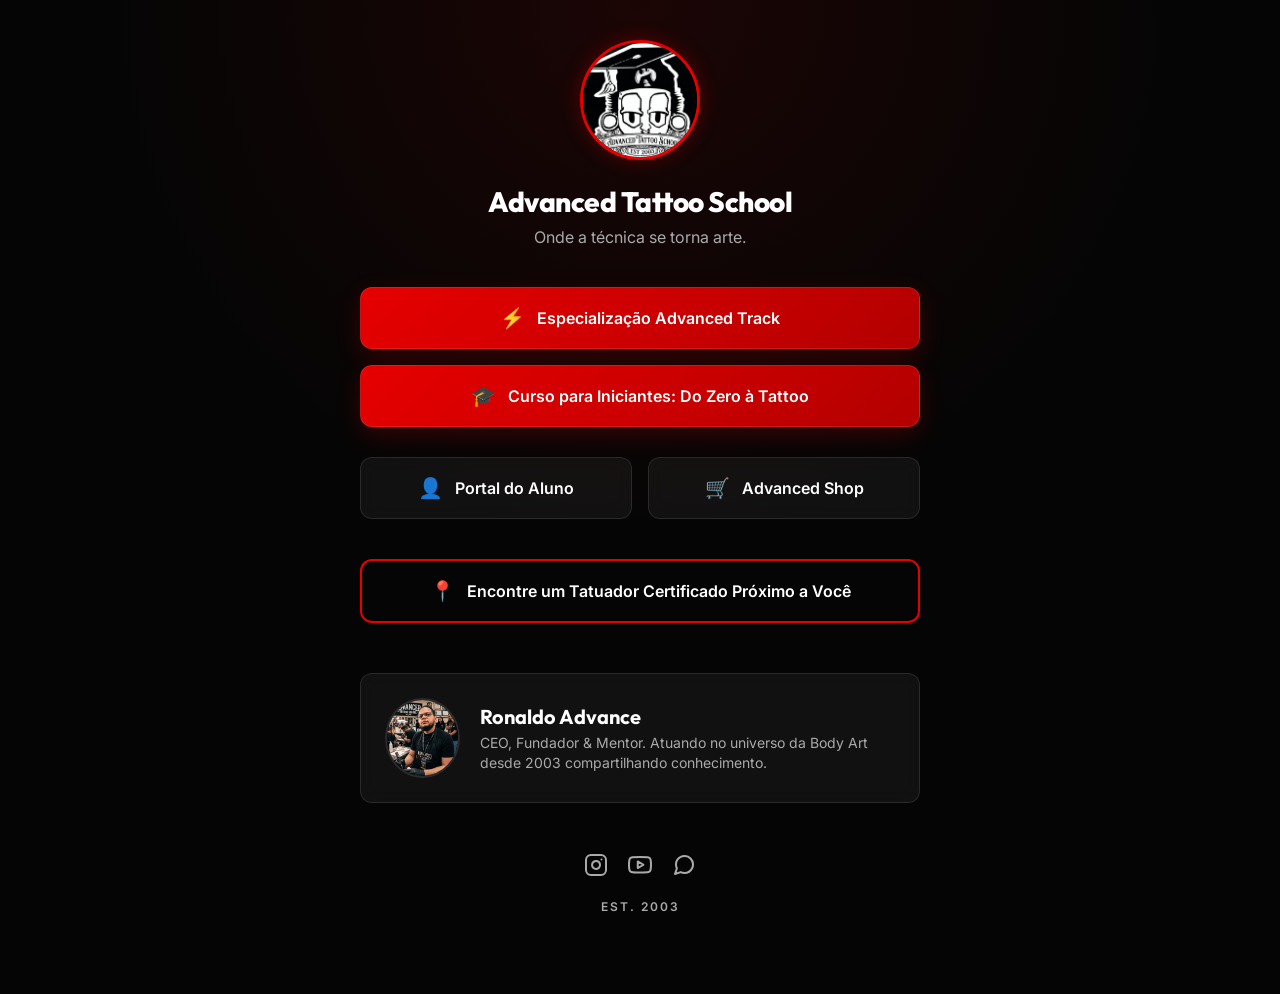
==== index.html @ 519c2abf "Create Hub Linktree, move track to subpage" ====
<!DOCTYPE html>
<html lang="pt-BR">
<head>
    <meta charset="UTF-8">
    <meta name="viewport" content="width=device-width, initial-scale=1.0">
    <title>Hub | Advanced Tattoo School</title>
    <meta name="description" content="Onde a técnica se torna arte. Acesse nossos cursos, portal do aluno e encontre tatuadores certificados.">
    <link rel="preconnect" href="https://fonts.googleapis.com">
    <link rel="preconnect" href="https://fonts.gstatic.com" crossorigin>
    <link href="https://fonts.googleapis.com/css2?family=Inter:wght@400;600&family=Outfit:wght@700;800&display=swap" rel="stylesheet">
    <link rel="stylesheet" href="hub.css">
</head>
<body>
    <main class="hub-container">
        
        <!-- Header -->
        <header class="hub-header">
            <img src="assets/logo-hub.jpg" alt="Advanced Tattoo School Logo" class="hub-logo">
            <h1 class="hub-title">Advanced Tattoo School</h1>
            <p class="hub-subtitle">Onde a técnica se torna arte.</p>
        </header>

        <!-- Destaque (Cursos) -->
        <section class="hub-section-courses">
            <a href="advanced-track.html" class="hub-btn btn-primary">
                <span class="hub-btn-icon">⚡</span> Especialização Advanced Track
            </a>
            <a href="#" class="hub-btn btn-primary">
                <span class="hub-btn-icon">🎓</span> Curso para Iniciantes: Do Zero à Tattoo
            </a>
        </section>

        <!-- Serviços (Grade 2 colunas) -->
        <section class="hub-section-services">
            <a href="#" class="hub-btn btn-glass">
                <span class="hub-btn-icon">👤</span> Portal do Aluno
            </a>
            <a href="#" class="hub-btn btn-glass">
                <span class="hub-btn-icon">🛒</span> Advanced Shop
            </a>
        </section>

        <!-- Chamada de Ação Principal (CTA) -->
        <section class="hub-section-cta">
            <a href="#" class="hub-btn btn-outline-pulse">
                <span class="hub-btn-icon">📍</span> Encontre um Tatuador Certificado Próximo a Você
            </a>
        </section>

        <!-- Mentor Card -->
        <section class="mentor-card">
            <img src="assets/ronaldo-hub.jpg" alt="Ronaldo Advance" class="mentor-photo">
            <div class="mentor-info">
                <h3>Ronaldo Advance</h3>
                <p>CEO, Fundador & Mentor. Atuando no universo da Body Art desde 2003 compartilhando conhecimento.</p>
            </div>
        </section>

        <!-- Footer -->
        <footer class="hub-footer">
            <div class="social-icons">
                <!-- Instagram SVG -->
                <a href="#" class="social-icon" aria-label="Instagram">
                    <svg width="24" height="24" viewBox="0 0 24 24" fill="none" stroke="currentColor" stroke-width="2" stroke-linecap="round" stroke-linejoin="round">
                        <rect x="2" y="2" width="20" height="20" rx="5" ry="5"></rect>
                        <path d="M16 11.37A4 4 0 1 1 12.63 8 4 4 0 0 1 16 11.37z"></path>
                        <line x1="17.5" y1="6.5" x2="17.51" y2="6.5"></line>
                    </svg>
                </a>
                <!-- YouTube SVG -->
                <a href="#" class="social-icon" aria-label="YouTube">
                    <svg width="24" height="24" viewBox="0 0 24 24" fill="none" stroke="currentColor" stroke-width="2" stroke-linecap="round" stroke-linejoin="round">
                        <path d="M22.54 6.42a2.78 2.78 0 0 0-1.94-2C18.88 4 12 4 12 4s-6.88 0-8.6.46a2.78 2.78 0 0 0-1.94 2A29 29 0 0 0 1 11.75a29 29 0 0 0 .46 5.33 2.78 2.78 0 0 0 1.94 2c1.72.46 8.6.46 8.6.46s6.88 0 8.6-.46a2.78 2.78 0 0 0 1.94-2 29 29 0 0 0 .46-5.33 29 29 0 0 0-.46-5.33z"></path>
                        <polygon points="9.75 15.02 15.5 11.75 9.75 8.48 9.75 15.02"></polygon>
                    </svg>
                </a>
                <!-- WhatsApp SVG -->
                <a href="https://wa.me/5511999999999" class="social-icon" aria-label="WhatsApp">
                    <svg width="24" height="24" viewBox="0 0 24 24" fill="none" stroke="currentColor" stroke-width="2" stroke-linecap="round" stroke-linejoin="round">
                        <path d="M21 11.5a8.38 8.38 0 0 1-.9 3.8 8.5 8.5 0 0 1-7.6 4.7 8.38 8.38 0 0 1-3.8-.9L3 21l1.9-5.7a8.38 8.38 0 0 1-.9-3.8 8.5 8.5 0 0 1 4.7-7.6 8.38 8.38 0 0 1 3.8-.9h.5a8.48 8.48 0 0 1 8 8v.5z"></path>
                    </svg>
                </a>
            </div>
            <p class="footer-text">EST. 2003</p>
        </footer>
    </main>
</body>
</html>
---- hub.css ----
/* hub.css - Estilos para a página inicial (Hub Linktree Premium) */
:root {
    --bg-color: #050505;
    --text-primary: #ffffff;
    --text-secondary: #aaaaaa;
    --accent-red: #E60000;
    --accent-red-hover: #ff1a1a;
    --glass-bg: rgba(255, 255, 255, 0.05);
    --glass-border: rgba(255, 255, 255, 0.1);
    --border-radius-sm: 8px;
    --border-radius-md: 12px;
    --border-radius-pill: 50px;
    --transition-speed: 0.3s;
}

* {
    margin: 0;
    padding: 0;
    box-sizing: border-box;
}

body {
    font-family: 'Inter', sans-serif;
    background-color: var(--bg-color);
    color: var(--text-primary);
    min-height: 100vh;
    display: flex;
    flex-direction: column;
    align-items: center;
    background-image: radial-gradient(circle at 50% 0%, rgba(230, 0, 0, 0.1) 0%, rgba(0, 0, 0, 0) 50%);
    background-attachment: fixed;
}

/* Layout Central */
.hub-container {
    width: 100%;
    max-width: 600px;
    padding: 40px 20px;
    display: flex;
    flex-direction: column;
    gap: 30px;
}

/* Header */
.hub-header {
    text-align: center;
    margin-bottom: 10px;
}

.hub-logo {
    width: 120px;
    height: 120px;
    border-radius: 50%;
    object-fit: cover;
    border: 3px solid var(--accent-red);
    margin-bottom: 20px;
    box-shadow: 0 0 20px rgba(230, 0, 0, 0.3);
}

.hub-title {
    font-family: 'Outfit', sans-serif;
    font-size: 28px;
    font-weight: 800;
    margin-bottom: 8px;
    letter-spacing: -0.5px;
}

.hub-subtitle {
    font-size: 16px;
    color: var(--text-secondary);
    font-weight: 400;
}

/* Botões Genéricos */
.hub-btn {
    display: flex;
    align-items: center;
    justify-content: center;
    width: 100%;
    padding: 18px 24px;
    border-radius: var(--border-radius-md);
    text-decoration: none;
    color: var(--text-primary);
    font-weight: 600;
    font-size: 16px;
    transition: all var(--transition-speed) ease;
    border: 1px solid transparent;
    cursor: pointer;
    position: relative;
    overflow: hidden;
}

.hub-btn-icon {
    margin-right: 12px;
    font-size: 20px;
}

/* Destaque (Cursos) */
.hub-section-courses {
    display: flex;
    flex-direction: column;
    gap: 16px;
}

.btn-primary {
    background: linear-gradient(135deg, var(--accent-red) 0%, #b30000 100%);
    box-shadow: 0 8px 24px rgba(230, 0, 0, 0.2);
    border: 1px solid rgba(255, 255, 255, 0.1);
}

.btn-primary:hover {
    background: linear-gradient(135deg, var(--accent-red-hover) 0%, #cc0000 100%);
    box-shadow: 0 12px 30px rgba(230, 0, 0, 0.4);
    transform: translateY(-2px);
}

/* Serviços (2 Colunas) */
.hub-section-services {
    display: grid;
    grid-template-columns: 1fr 1fr;
    gap: 16px;
}

.btn-glass {
    background: var(--glass-bg);
    backdrop-filter: blur(10px);
    -webkit-backdrop-filter: blur(10px);
    border: 1px solid var(--glass-border);
}

.btn-glass:hover {
    background: rgba(255, 255, 255, 0.1);
    transform: translateY(-2px);
    border-color: rgba(255, 255, 255, 0.2);
}

/* CTA Principal */
.hub-section-cta {
    margin-top: 10px;
}

.btn-outline-pulse {
    background: transparent;
    border: 2px solid var(--accent-red);
    color: var(--text-primary);
    animation: pulse-border 2s infinite;
}

.btn-outline-pulse:hover {
    background: rgba(230, 0, 0, 0.1);
}

@keyframes pulse-border {
    0% { box-shadow: 0 0 0 0 rgba(230, 0, 0, 0.4); }
    70% { box-shadow: 0 0 0 10px rgba(230, 0, 0, 0); }
    100% { box-shadow: 0 0 0 0 rgba(230, 0, 0, 0); }
}

/* Mentor Card (Opção Escolhida) */
.mentor-card {
    background: var(--glass-bg);
    backdrop-filter: blur(10px);
    -webkit-backdrop-filter: blur(10px);
    border: 1px solid var(--glass-border);
    border-radius: var(--border-radius-md);
    padding: 24px;
    display: flex;
    align-items: center;
    gap: 20px;
    margin-top: 20px;
}

.mentor-photo {
    width: 80px;
    height: 80px;
    border-radius: 50%;
    object-fit: cover;
    border: 2px solid var(--glass-border);
}

.mentor-info h3 {
    font-family: 'Outfit', sans-serif;
    font-size: 20px;
    margin-bottom: 4px;
}

.mentor-info p {
    font-size: 14px;
    color: var(--text-secondary);
    line-height: 1.4;
}

/* Footer */
.hub-footer {
    text-align: center;
    margin-top: 20px;
    padding-bottom: 40px;
}

.social-icons {
    display: flex;
    justify-content: center;
    gap: 20px;
    margin-bottom: 16px;
}

.social-icon {
    color: var(--text-secondary);
    font-size: 24px;
    transition: color var(--transition-speed) ease;
    text-decoration: none;
}

.social-icon:hover {
    color: var(--text-primary);
}

.footer-text {
    font-size: 12px;
    color: var(--text-secondary);
    letter-spacing: 2px;
    font-weight: 600;
}
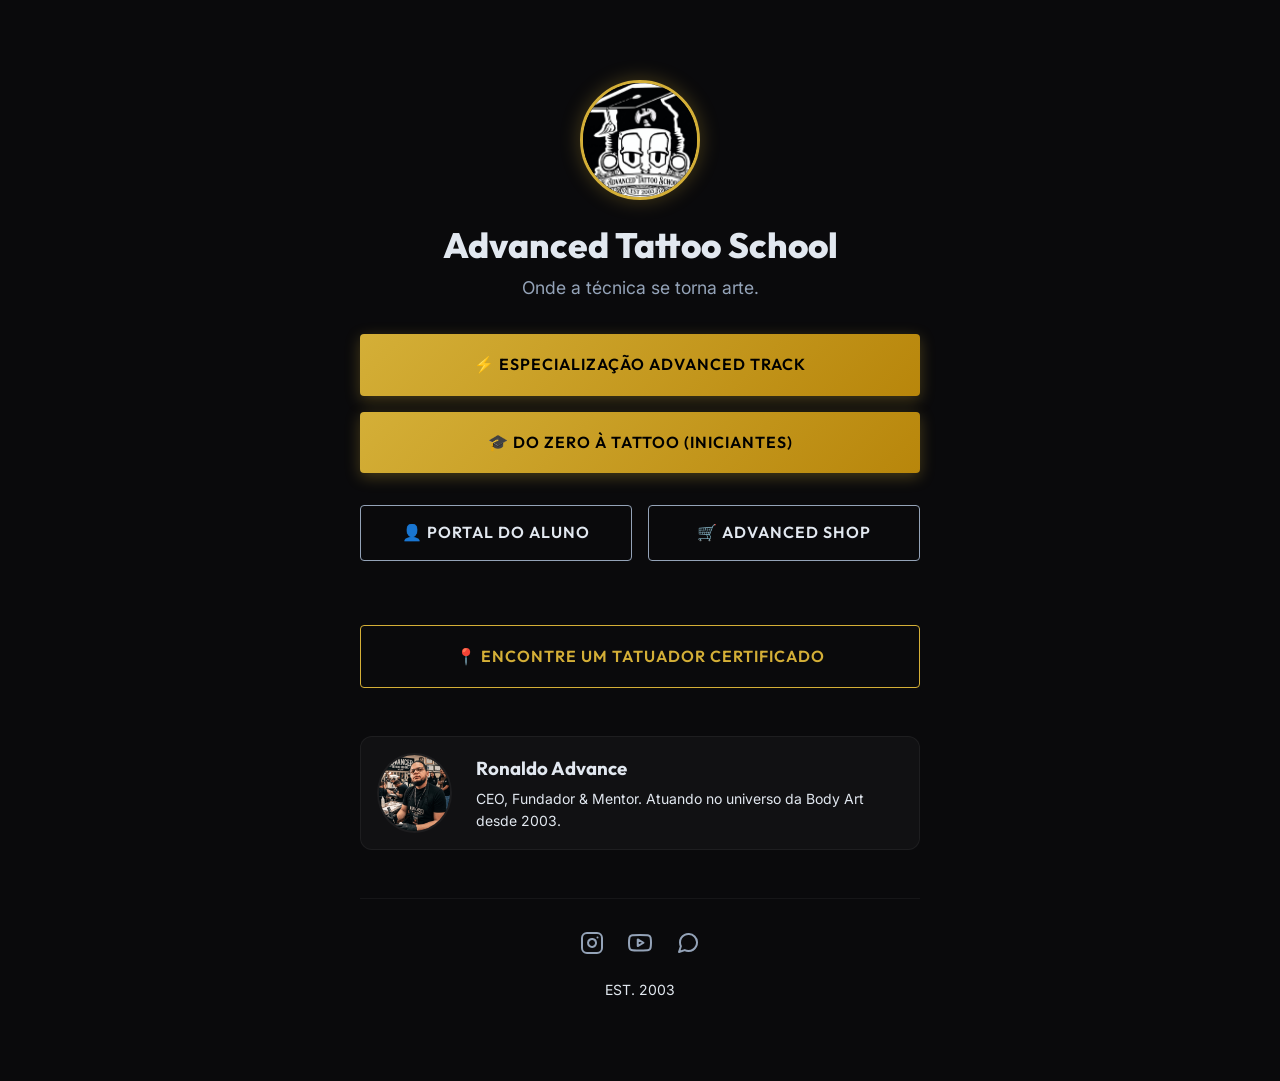
==== commit 67e9a637: "Unify design system across all pages" ====
--- a/index.html
+++ b/index.html
@@ -7,82 +7,130 @@
     <meta name="description" content="Onde a técnica se torna arte. Acesse nossos cursos, portal do aluno e encontre tatuadores certificados.">
     <link rel="preconnect" href="https://fonts.googleapis.com">
     <link rel="preconnect" href="https://fonts.gstatic.com" crossorigin>
-    <link href="https://fonts.googleapis.com/css2?family=Inter:wght@400;600&family=Outfit:wght@700;800&display=swap" rel="stylesheet">
-    <link rel="stylesheet" href="hub.css">
+    <link href="https://fonts.googleapis.com/css2?family=Inter:wght@300;400;600;800&family=Outfit:wght@700;900&display=swap" rel="stylesheet">
+    <link rel="stylesheet" href="style.css">
+    <style>
+        .hub-page {
+            display: flex;
+            align-items: center;
+            justify-content: center;
+            min-height: 100vh;
+            padding: 80px 0;
+            background-image: linear-gradient(to right, rgba(10, 10, 12, 0.95) 0%, rgba(10, 10, 12, 0.8) 100%), url('https://images.unsplash.com/photo-1611501275019-9b5cda994e8d?auto=format&fit=crop&q=80&w=2000');
+            background-size: cover;
+            background-position: center;
+            background-attachment: fixed;
+        }
+        .hub-container {
+            max-width: 600px;
+            width: 100%;
+        }
+        .hub-header {
+            text-align: center;
+            margin-bottom: 2rem;
+        }
+        .hub-logo {
+            width: 120px;
+            height: 120px;
+            border-radius: 50%;
+            object-fit: cover;
+            border: 3px solid var(--accent-primary);
+            margin-bottom: 1rem;
+            box-shadow: 0 0 20px rgba(212, 175, 55, 0.3);
+        }
+        .hub-buttons {
+            display: flex;
+            flex-direction: column;
+            gap: 1rem;
+        }
+        .mentor-card-hub {
+            margin-top: 3rem;
+            text-align: left;
+            display: flex;
+            align-items: center;
+            gap: 1.5rem;
+        }
+        .mentor-card-hub img {
+            width: 80px;
+            height: 80px;
+            border-radius: 50%;
+            object-fit: cover;
+            border: 2px solid var(--glass-border);
+        }
+        .footer-hub {
+            margin-top: 3rem;
+            text-align: center;
+            padding-top: 2rem;
+            border-top: 1px solid var(--glass-border);
+        }
+        .social-icons {
+            display: flex;
+            justify-content: center;
+            gap: 1.5rem;
+            margin-bottom: 1rem;
+        }
+        .social-icons a {
+            color: var(--text-muted);
+        }
+        .social-icons a:hover {
+            color: var(--accent-primary);
+        }
+    </style>
 </head>
-<body>
-    <main class="hub-container">
+<body class="hub-page">
+    <div class="container hub-container">
         
-        <!-- Header -->
         <header class="hub-header">
             <img src="assets/logo-hub.jpg" alt="Advanced Tattoo School Logo" class="hub-logo">
-            <h1 class="hub-title">Advanced Tattoo School</h1>
-            <p class="hub-subtitle">Onde a técnica se torna arte.</p>
+            <h1 class="section-title" style="margin-bottom: 0.5rem; font-size: 2.2rem;">Advanced Tattoo School</h1>
+            <p class="section-subtitle">Onde a técnica se torna arte.</p>
         </header>
 
-        <!-- Destaque (Cursos) -->
-        <section class="hub-section-courses">
-            <a href="advanced-track.html" class="hub-btn btn-primary">
-                <span class="hub-btn-icon">⚡</span> Especialização Advanced Track
+        <div class="hub-buttons">
+            <a href="advanced-track.html" class="btn btn-primary w-100" style="padding: 18px;">
+                ⚡ Especialização Advanced Track
             </a>
-            <a href="#" class="hub-btn btn-primary">
-                <span class="hub-btn-icon">🎓</span> Curso para Iniciantes: Do Zero à Tattoo
+            <a href="iniciantes.html" class="btn btn-primary w-100" style="padding: 18px;">
+                🎓 Do Zero à Tattoo (Iniciantes)
             </a>
-        </section>
-
-        <!-- Serviços (Grade 2 colunas) -->
-        <section class="hub-section-services">
-            <a href="#" class="hub-btn btn-glass">
-                <span class="hub-btn-icon">👤</span> Portal do Aluno
-            </a>
-            <a href="#" class="hub-btn btn-glass">
-                <span class="hub-btn-icon">🛒</span> Advanced Shop
-            </a>
-        </section>
-
-        <!-- Chamada de Ação Principal (CTA) -->
-        <section class="hub-section-cta">
-            <a href="#" class="hub-btn btn-outline-pulse">
-                <span class="hub-btn-icon">📍</span> Encontre um Tatuador Certificado Próximo a Você
-            </a>
-        </section>
-
-        <!-- Mentor Card -->
-        <section class="mentor-card">
-            <img src="assets/ronaldo-hub.jpg" alt="Ronaldo Advance" class="mentor-photo">
-            <div class="mentor-info">
-                <h3>Ronaldo Advance</h3>
-                <p>CEO, Fundador & Mentor. Atuando no universo da Body Art desde 2003 compartilhando conhecimento.</p>
-            </div>
-        </section>
-
-        <!-- Footer -->
-        <footer class="hub-footer">
-            <div class="social-icons">
-                <!-- Instagram SVG -->
-                <a href="#" class="social-icon" aria-label="Instagram">
-                    <svg width="24" height="24" viewBox="0 0 24 24" fill="none" stroke="currentColor" stroke-width="2" stroke-linecap="round" stroke-linejoin="round">
-                        <rect x="2" y="2" width="20" height="20" rx="5" ry="5"></rect>
-                        <path d="M16 11.37A4 4 0 1 1 12.63 8 4 4 0 0 1 16 11.37z"></path>
-                        <line x1="17.5" y1="6.5" x2="17.51" y2="6.5"></line>
-                    </svg>
+            
+            <div class="grid-2" style="gap: 1rem; margin-top: 1rem;">
+                <a href="#" class="btn btn-secondary w-100" style="padding: 14px;">
+                    👤 Portal do Aluno
                 </a>
-                <!-- YouTube SVG -->
-                <a href="#" class="social-icon" aria-label="YouTube">
-                    <svg width="24" height="24" viewBox="0 0 24 24" fill="none" stroke="currentColor" stroke-width="2" stroke-linecap="round" stroke-linejoin="round">
-                        <path d="M22.54 6.42a2.78 2.78 0 0 0-1.94-2C18.88 4 12 4 12 4s-6.88 0-8.6.46a2.78 2.78 0 0 0-1.94 2A29 29 0 0 0 1 11.75a29 29 0 0 0 .46 5.33 2.78 2.78 0 0 0 1.94 2c1.72.46 8.6.46 8.6.46s6.88 0 8.6-.46a2.78 2.78 0 0 0 1.94-2 29 29 0 0 0 .46-5.33 29 29 0 0 0-.46-5.33z"></path>
-                        <polygon points="9.75 15.02 15.5 11.75 9.75 8.48 9.75 15.02"></polygon>
-                    </svg>
-                </a>
-                <!-- WhatsApp SVG -->
-                <a href="https://wa.me/5511999999999" class="social-icon" aria-label="WhatsApp">
-                    <svg width="24" height="24" viewBox="0 0 24 24" fill="none" stroke="currentColor" stroke-width="2" stroke-linecap="round" stroke-linejoin="round">
-                        <path d="M21 11.5a8.38 8.38 0 0 1-.9 3.8 8.5 8.5 0 0 1-7.6 4.7 8.38 8.38 0 0 1-3.8-.9L3 21l1.9-5.7a8.38 8.38 0 0 1-.9-3.8 8.5 8.5 0 0 1 4.7-7.6 8.38 8.38 0 0 1 3.8-.9h.5a8.48 8.48 0 0 1 8 8v.5z"></path>
-                    </svg>
+                <a href="#" class="btn btn-secondary w-100" style="padding: 14px;">
+                    🛒 Advanced Shop
                 </a>
             </div>
-            <p class="footer-text">EST. 2003</p>
+
+            <a href="#" class="btn btn-outline w-100 mt-5" style="padding: 18px;">
+                📍 Encontre um Tatuador Certificado
+            </a>
+        </div>
+
+        <div class="glass-panel mentor-card-hub">
+            <img src="assets/ronaldo-hub.jpg" alt="Ronaldo Advance">
+            <div>
+                <h3 style="font-family: var(--font-heading); color: var(--text-main); margin-bottom: 4px;">Ronaldo Advance</h3>
+                <p class="text-sm text-muted">CEO, Fundador & Mentor. Atuando no universo da Body Art desde 2003.</p>
+            </div>
+        </div>
+
+        <footer class="footer-hub">
+            <div class="social-icons">
+                <a href="#" aria-label="Instagram">
+                    <svg width="24" height="24" viewBox="0 0 24 24" fill="none" stroke="currentColor" stroke-width="2" stroke-linecap="round" stroke-linejoin="round"><rect x="2" y="2" width="20" height="20" rx="5" ry="5"></rect><path d="M16 11.37A4 4 0 1 1 12.63 8 4 4 0 0 1 16 11.37z"></path><line x1="17.5" y1="6.5" x2="17.51" y2="6.5"></line></svg>
+                </a>
+                <a href="#" aria-label="YouTube">
+                    <svg width="24" height="24" viewBox="0 0 24 24" fill="none" stroke="currentColor" stroke-width="2" stroke-linecap="round" stroke-linejoin="round"><path d="M22.54 6.42a2.78 2.78 0 0 0-1.94-2C18.88 4 12 4 12 4s-6.88 0-8.6.46a2.78 2.78 0 0 0-1.94 2A29 29 0 0 0 1 11.75a29 29 0 0 0 .46 5.33 2.78 2.78 0 0 0 1.94 2c1.72.46 8.6.46 8.6.46s6.88 0 8.6-.46a2.78 2.78 0 0 0 1.94-2 29 29 0 0 0 .46-5.33 29 29 0 0 0-.46-5.33z"></path><polygon points="9.75 15.02 15.5 11.75 9.75 8.48 9.75 15.02"></polygon></svg>
+                </a>
+                <a href="https://wa.me/5511999999999" aria-label="WhatsApp">
+                    <svg width="24" height="24" viewBox="0 0 24 24" fill="none" stroke="currentColor" stroke-width="2" stroke-linecap="round" stroke-linejoin="round"><path d="M21 11.5a8.38 8.38 0 0 1-.9 3.8 8.5 8.5 0 0 1-7.6 4.7 8.38 8.38 0 0 1-3.8-.9L3 21l1.9-5.7a8.38 8.38 0 0 1-.9-3.8 8.5 8.5 0 0 1 4.7-7.6 8.38 8.38 0 0 1 3.8-.9h.5a8.48 8.48 0 0 1 8 8v.5z"></path></svg>
+                </a>
+            </div>
+            <p class="text-sm text-muted">EST. 2003</p>
         </footer>
-    </main>
+
+    </div>
 </body>
 </html>
--- a/style.css
+++ b/style.css
@@ -0,0 +1,690 @@
+:root {
+    /* Color Palette */
+    --bg-main: #0a0a0c;
+    --bg-secondary: #121216;
+    --bg-tertiary: #1a1a20;
+    
+    --text-main: #e2e8f0;
+    --text-muted: #94a3b8;
+    
+    --accent-primary: #d4af37; /* Gold */
+    --accent-primary-hover: #f1c40f;
+    --accent-secondary: #00d2ff; /* Cyan */
+    
+    --glass-bg: rgba(255, 255, 255, 0.03);
+    --glass-border: rgba(255, 255, 255, 0.05);
+    
+    /* Typography */
+    --font-sans: 'Inter', sans-serif;
+    --font-heading: 'Outfit', sans-serif;
+    
+    /* Spacing */
+    --container-width: 1200px;
+    --section-padding: 100px 0;
+}
+
+* {
+    margin: 0;
+    padding: 0;
+    box-sizing: border-box;
+}
+
+body {
+    font-family: var(--font-sans);
+    background-color: var(--bg-main);
+    color: var(--text-main);
+    line-height: 1.6;
+    overflow-x: hidden;
+}
+
+a {
+    text-decoration: none;
+    color: inherit;
+    transition: all 0.3s ease;
+}
+
+ul {
+    list-style: none;
+}
+
+.container {
+    max-width: var(--container-width);
+    margin: 0 auto;
+    padding: 0 20px;
+}
+
+/* Utilities */
+.text-center { text-align: center; }
+.text-accent { color: var(--accent-primary); }
+.text-sm { font-size: 0.875rem; }
+.mt-5 { margin-top: 3rem; }
+.w-100 { width: 100%; }
+.bg-darker { background-color: var(--bg-secondary); }
+
+.grid-2 {
+    display: grid;
+    grid-template-columns: 1fr 1fr;
+    gap: 4rem;
+}
+
+.grid-3 {
+    display: grid;
+    grid-template-columns: repeat(3, 1fr);
+    gap: 2rem;
+}
+
+.align-center { align-items: center; }
+
+/* Buttons */
+.btn {
+    display: inline-block;
+    padding: 12px 28px;
+    border-radius: 4px;
+    font-weight: 600;
+    font-family: var(--font-heading);
+    text-transform: uppercase;
+    letter-spacing: 1px;
+    cursor: pointer;
+    text-align: center;
+    border: none;
+    transition: all 0.3s cubic-bezier(0.4, 0, 0.2, 1);
+}
+
+.btn-primary {
+    background: linear-gradient(135deg, var(--accent-primary) 0%, #b8860b 100%);
+    color: #000;
+    box-shadow: 0 4px 15px rgba(212, 175, 55, 0.3);
+}
+
+.btn-primary:hover {
+    transform: translateY(-2px);
+    box-shadow: 0 6px 20px rgba(212, 175, 55, 0.4);
+    filter: brightness(1.1);
+}
+
+.btn-secondary {
+    background-color: transparent;
+    color: var(--text-main);
+    border: 1px solid var(--text-muted);
+}
+
+.btn-secondary:hover {
+    border-color: var(--text-main);
+    background-color: rgba(255, 255, 255, 0.05);
+}
+
+.btn-outline {
+    background: transparent;
+    color: var(--accent-primary);
+    border: 1px solid var(--accent-primary);
+}
+
+.btn-outline:hover {
+    background: rgba(212, 175, 55, 0.1);
+    box-shadow: inset 0 0 10px rgba(212, 175, 55, 0.2);
+}
+
+.btn-large {
+    padding: 18px 40px;
+    font-size: 1.1rem;
+}
+
+/* Typography */
+.section-title {
+    font-family: var(--font-heading);
+    font-size: 2.5rem;
+    font-weight: 800;
+    margin-bottom: 1rem;
+    line-height: 1.2;
+}
+
+.section-subtitle {
+    font-size: 1.1rem;
+    color: var(--text-muted);
+    max-width: 600px;
+    margin: 0 auto;
+}
+
+.highlight {
+    color: var(--accent-primary);
+}
+
+.badge {
+    display: inline-block;
+    padding: 6px 12px;
+    background: rgba(212, 175, 55, 0.1);
+    color: var(--accent-primary);
+    border-radius: 20px;
+    font-size: 0.8rem;
+    font-weight: 600;
+    text-transform: uppercase;
+    letter-spacing: 1px;
+    margin-bottom: 1rem;
+}
+
+/* Header */
+.header {
+    position: fixed;
+    top: 0;
+    left: 0;
+    width: 100%;
+    z-index: 100;
+    padding: 20px 0;
+    transition: all 0.3s ease;
+    background: rgba(10, 10, 12, 0.8);
+    backdrop-filter: blur(10px);
+    border-bottom: 1px solid var(--glass-border);
+}
+
+.header.scrolled {
+    padding: 15px 0;
+    background: rgba(10, 10, 12, 0.95);
+    box-shadow: 0 5px 20px rgba(0, 0, 0, 0.5);
+}
+
+.header-content {
+    display: flex;
+    justify-content: space-between;
+    align-items: center;
+}
+
+.logo-img {
+    height: 60px;
+    width: auto;
+    display: block;
+    filter: drop-shadow(0 2px 5px rgba(0, 0, 0, 0.5));
+}
+
+.logo-text {
+    font-family: var(--font-heading);
+    font-size: 1.2rem;
+    font-weight: 900;
+    line-height: 1;
+    color: var(--text-main);
+    letter-spacing: 2px;
+}
+
+.nav {
+    display: flex;
+    gap: 2rem;
+}
+
+.nav a {
+    font-size: 0.9rem;
+    font-weight: 600;
+    color: var(--text-muted);
+    text-transform: uppercase;
+    letter-spacing: 1px;
+    position: relative;
+}
+
+.nav a:hover {
+    color: var(--accent-primary);
+}
+
+.nav a::after {
+    content: '';
+    position: absolute;
+    bottom: -5px;
+    left: 0;
+    width: 0;
+    height: 2px;
+    background: var(--accent-primary);
+    transition: width 0.3s ease;
+}
+
+.nav a:hover::after {
+    width: 100%;
+}
+
+/* Hero Section */
+.hero {
+    position: relative;
+    min-height: 100vh;
+    display: flex;
+    align-items: center;
+    padding-top: 80px;
+}
+
+.hero-bg {
+    position: absolute;
+    top: 0;
+    left: 0;
+    width: 100%;
+    height: 100%;
+    background-image: linear-gradient(to right, rgba(10, 10, 12, 0.9) 0%, rgba(10, 10, 12, 0.6) 50%, rgba(10, 10, 12, 0.3) 100%), url('https://images.unsplash.com/photo-1611501275019-9b5cda994e8d?auto=format&fit=crop&q=80&w=2000');
+    background-size: cover;
+    background-position: center;
+    z-index: -1;
+}
+
+.hero-content {
+    max-width: 700px;
+}
+
+.hero-title {
+    font-family: var(--font-heading);
+    font-size: 4rem;
+    font-weight: 900;
+    line-height: 1.1;
+    margin-bottom: 1.5rem;
+}
+
+.hero-subtitle {
+    font-size: 1.2rem;
+    color: var(--text-muted);
+    margin-bottom: 2.5rem;
+}
+
+.hero-actions {
+    display: flex;
+    gap: 1rem;
+}
+
+/* Sections */
+.section {
+    padding: var(--section-padding);
+}
+
+/* Glass Panels & Images */
+.glass-panel {
+    background: var(--glass-bg);
+    border: 1px solid var(--glass-border);
+    border-radius: 12px;
+    padding: 1rem;
+    position: relative;
+}
+
+.img-fluid {
+    max-width: 100%;
+    height: auto;
+    display: block;
+}
+
+.rounded {
+    border-radius: 8px;
+}
+
+.image-wrapper {
+    position: relative;
+}
+
+.floating-badge {
+    position: absolute;
+    bottom: -20px;
+    right: -20px;
+    background: var(--bg-tertiary);
+    border: 1px solid var(--accent-primary);
+    padding: 15px 25px;
+    border-radius: 8px;
+    box-shadow: 0 10px 30px rgba(0, 0, 0, 0.5);
+    display: flex;
+    flex-direction: column;
+    align-items: center;
+    justify-content: center;
+    animation: float 6s ease-in-out infinite;
+}
+
+.floating-badge .number {
+    font-family: var(--font-heading);
+    font-size: 2rem;
+    font-weight: 900;
+    color: var(--accent-primary);
+    line-height: 1;
+}
+
+.floating-badge .text {
+    font-size: 0.8rem;
+    font-weight: 600;
+    text-transform: uppercase;
+    text-align: center;
+    margin-top: 5px;
+}
+
+@keyframes float {
+    0% { transform: translateY(0px); }
+    50% { transform: translateY(-15px); }
+    100% { transform: translateY(0px); }
+}
+
+/* Check list */
+.check-list {
+    margin-top: 2rem;
+}
+
+.check-list li {
+    position: relative;
+    padding-left: 30px;
+    margin-bottom: 1rem;
+    font-weight: 500;
+}
+
+.check-list li::before {
+    content: '✓';
+    position: absolute;
+    left: 0;
+    top: 0;
+    color: var(--accent-primary);
+    font-weight: bold;
+    font-size: 1.2rem;
+}
+
+/* Cards */
+.glass-card {
+    background: var(--bg-tertiary);
+    border: 1px solid var(--glass-border);
+    border-radius: 12px;
+    padding: 2.5rem 2rem;
+    transition: transform 0.3s ease, box-shadow 0.3s ease;
+}
+
+.glass-card:hover {
+    transform: translateY(-10px);
+    box-shadow: 0 15px 30px rgba(0, 0, 0, 0.4);
+    border-color: rgba(212, 175, 55, 0.3);
+}
+
+.card-icon {
+    font-size: 3rem;
+    margin-bottom: 1.5rem;
+}
+
+.glass-card h3 {
+    font-family: var(--font-heading);
+    font-size: 1.3rem;
+    margin-bottom: 1rem;
+}
+
+.glass-card p {
+    color: var(--text-muted);
+    font-size: 0.95rem;
+}
+
+/* Pricing Grid */
+.pricing-grid {
+    display: grid;
+    grid-template-columns: repeat(3, 1fr);
+    gap: 2rem;
+    align-items: flex-end; /* Align bottom to make the popular card pop out top */
+}
+
+.pricing-card {
+    background: var(--bg-tertiary);
+    border: 1px solid var(--glass-border);
+    border-radius: 12px;
+    padding: 2.5rem;
+    text-align: left;
+    position: relative;
+    transition: all 0.3s ease;
+}
+
+.pricing-card:hover {
+    border-color: rgba(255, 255, 255, 0.1);
+}
+
+.pricing-card.popular {
+    background: linear-gradient(180deg, #1e1e24 0%, var(--bg-tertiary) 100%);
+    border-color: var(--accent-primary);
+    box-shadow: 0 0 30px rgba(212, 175, 55, 0.1);
+    transform: scale(1.05);
+    z-index: 2;
+    padding: 3rem 2.5rem;
+}
+
+.popular-badge {
+    position: absolute;
+    top: -15px;
+    left: 50%;
+    transform: translateX(-50%);
+    background: var(--accent-primary);
+    color: #000;
+    padding: 5px 15px;
+    border-radius: 20px;
+    font-size: 0.8rem;
+    font-weight: 700;
+    text-transform: uppercase;
+    letter-spacing: 1px;
+}
+
+.format-badge {
+    display: inline-block;
+    padding: 4px 10px;
+    background: rgba(255, 255, 255, 0.05);
+    border-radius: 4px;
+    font-size: 0.75rem;
+    text-transform: uppercase;
+    letter-spacing: 1px;
+    margin-bottom: 1rem;
+    color: var(--text-muted);
+}
+
+.pricing-card.popular .format-badge {
+    background: rgba(212, 175, 55, 0.1);
+    color: var(--accent-primary);
+}
+
+.pricing-header h3 {
+    font-family: var(--font-heading);
+    font-size: 1.5rem;
+    margin-bottom: 0.5rem;
+}
+
+.locations {
+    font-size: 0.85rem;
+    color: var(--text-muted);
+    margin-bottom: 2rem;
+    min-height: 40px;
+}
+
+.pricing-list {
+    margin-bottom: 2rem;
+}
+
+.pricing-list li {
+    padding: 1rem 0;
+    border-bottom: 1px solid var(--glass-border);
+    font-size: 0.95rem;
+}
+
+.pricing-list li:last-child {
+    border-bottom: none;
+}
+
+.highlight-item {
+    background: rgba(255, 255, 255, 0.02);
+    padding: 1rem !important;
+    border-radius: 8px;
+    margin-top: 0.5rem;
+    border: 1px solid var(--glass-border) !important;
+}
+
+.pricing-card.popular .highlight-item {
+    background: rgba(212, 175, 55, 0.05);
+    border-color: rgba(212, 175, 55, 0.2) !important;
+}
+
+/* Mentor Section */
+.quote {
+    margin-top: 2rem;
+    padding: 1.5rem;
+    border-left: 4px solid var(--accent-primary);
+    background: rgba(255, 255, 255, 0.02);
+    font-style: italic;
+    font-size: 1.1rem;
+    color: var(--text-muted);
+}
+
+/* Steps Section */
+.steps-grid {
+    position: relative;
+}
+
+.steps-grid::before {
+    content: '';
+    position: absolute;
+    top: 40px;
+    left: 10%;
+    right: 10%;
+    height: 2px;
+    background: var(--glass-border);
+    z-index: 1;
+}
+
+.step-card {
+    position: relative;
+    z-index: 2;
+    padding: 0 1rem;
+}
+
+.step-number {
+    width: 80px;
+    height: 80px;
+    background: var(--bg-tertiary);
+    border: 2px solid var(--accent-primary);
+    color: var(--accent-primary);
+    border-radius: 50%;
+    display: flex;
+    align-items: center;
+    justify-content: center;
+    font-family: var(--font-heading);
+    font-size: 2rem;
+    font-weight: 900;
+    margin: 0 auto 1.5rem;
+    box-shadow: 0 0 20px rgba(10, 10, 12, 1);
+}
+
+.step-card h3 {
+    font-family: var(--font-heading);
+    margin-bottom: 1rem;
+}
+
+.step-card p {
+    color: var(--text-muted);
+    font-size: 0.95rem;
+}
+
+/* Footer */
+.footer {
+    background: #050506;
+    padding: 4rem 0 2rem;
+    border-top: 1px solid var(--glass-border);
+}
+
+.footer-logo {
+    font-family: var(--font-heading);
+    font-size: 1.5rem;
+    font-weight: 900;
+    letter-spacing: 2px;
+    margin-bottom: 1rem;
+}
+
+.footer-text {
+    color: var(--text-muted);
+    font-size: 0.9rem;
+    max-width: 400px;
+}
+
+.footer-links-container {
+    display: flex;
+    justify-content: space-around;
+}
+
+.footer-links h4 {
+    font-family: var(--font-heading);
+    margin-bottom: 1.5rem;
+    color: var(--text-main);
+}
+
+.footer-links li {
+    margin-bottom: 0.8rem;
+}
+
+.footer-links a {
+    color: var(--text-muted);
+    font-size: 0.9rem;
+}
+
+.footer-links a:hover {
+    color: var(--accent-primary);
+}
+
+.footer-bottom {
+    margin-top: 4rem;
+    padding-top: 2rem;
+    border-top: 1px solid var(--glass-border);
+    text-align: center;
+    color: var(--text-muted);
+    font-size: 0.8rem;
+}
+
+/* Featured Logo Display */
+.logo-showcase {
+    display: flex;
+    justify-content: center;
+    align-items: center;
+    padding: 3rem 2rem;
+    background: radial-gradient(circle, rgba(212, 175, 55, 0.15) 0%, transparent 70%);
+}
+
+.featured-logo {
+    max-width: 70%;
+    height: auto;
+    filter: drop-shadow(0 15px 30px rgba(0, 0, 0, 0.9));
+    transition: transform 0.3s ease;
+}
+
+.featured-logo:hover {
+    transform: scale(1.05);
+}
+
+/* Responsive */
+@media (max-width: 992px) {
+    .grid-2, .grid-3 {
+        grid-template-columns: 1fr;
+    }
+    
+    .hero-title {
+        font-size: 3rem;
+    }
+    
+    .pricing-grid {
+        grid-template-columns: 1fr;
+        gap: 3rem;
+    }
+    
+    .pricing-card.popular {
+        transform: scale(1);
+    }
+    
+    .steps-grid::before {
+        display: none;
+    }
+    
+    .footer-links-container {
+        margin-top: 2rem;
+        justify-content: flex-start;
+        gap: 3rem;
+    }
+}
+
+@media (max-width: 768px) {
+    .nav {
+        display: none; /* simple mobile menu hidden for now */
+    }
+    
+    .hero {
+        text-align: center;
+    }
+    
+    .hero-actions {
+        flex-direction: column;
+    }
+    
+    .section-title {
+        font-size: 2rem;
+    }
+    
+    .hero-title {
+        font-size: 2.5rem;
+    }
+}
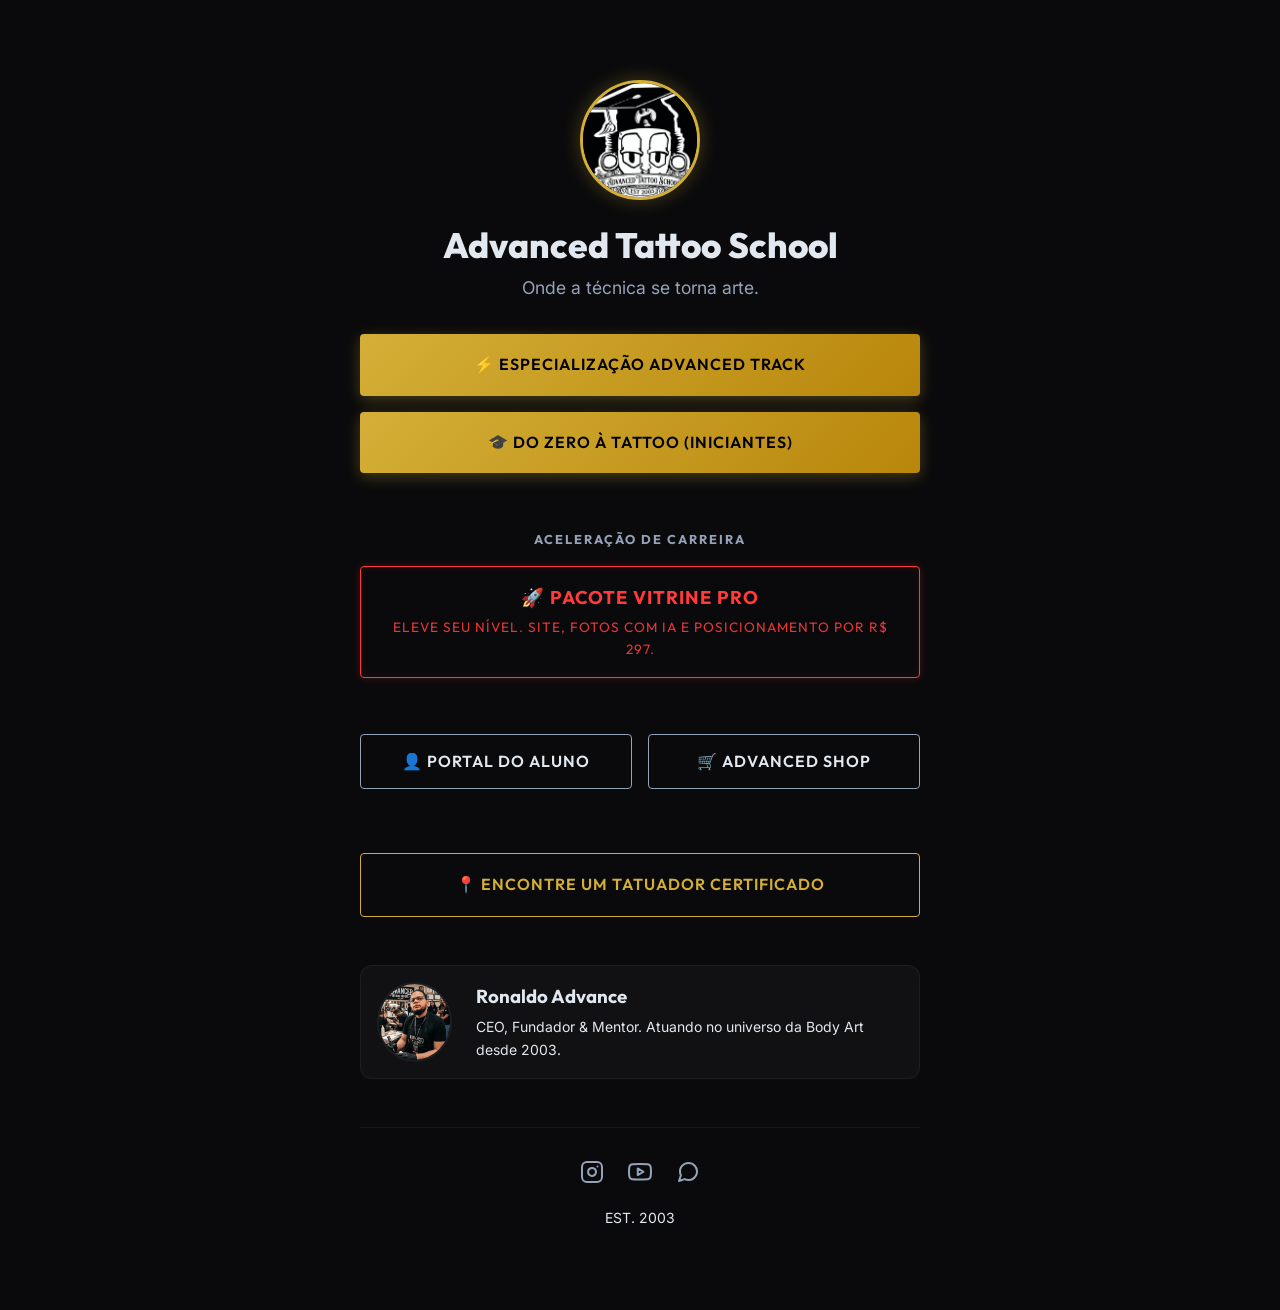
==== commit 5b28bd56: "Add Career Acceleration section with red neon button to Hub" ====
--- a/index.html
+++ b/index.html
@@ -93,17 +93,26 @@
             <a href="iniciantes.html" class="btn btn-primary w-100" style="padding: 18px;">
                 🎓 Do Zero à Tattoo (Iniciantes)
             </a>
+
+            <!-- Nova Seção: Aceleração de Carreira -->
+            <div style="margin-top: 2.5rem; margin-bottom: 1.5rem; text-align: center;">
+                <h3 style="font-family: var(--font-heading); color: var(--text-muted); font-size: 0.8rem; text-transform: uppercase; letter-spacing: 2px; margin-bottom: 1rem;">Aceleração de Carreira</h3>
+                <a href="vitrine-pro.html" class="btn w-100 btn-neon-red" style="padding: 16px; display: flex; flex-direction: column; align-items: center; justify-content: center; gap: 5px;">
+                    <strong style="font-size: 1.15rem; letter-spacing: 1px;">🚀 PACOTE VITRINE PRO</strong>
+                    <span style="font-size: 0.85rem; font-weight: normal; opacity: 0.9;">Eleve seu nível. Site, Fotos com IA e Posicionamento por R$ 297.</span>
+                </a>
+            </div>
             
             <div class="grid-2" style="gap: 1rem; margin-top: 1rem;">
-                <a href="#" class="btn btn-secondary w-100" style="padding: 14px;">
+                <a href="login.html" class="btn btn-secondary w-100" style="padding: 14px;">
                     👤 Portal do Aluno
                 </a>
-                <a href="#" class="btn btn-secondary w-100" style="padding: 14px;">
+                <a href="shop.html" class="btn btn-secondary w-100" style="padding: 14px;">
                     🛒 Advanced Shop
                 </a>
             </div>
 
-            <a href="#" class="btn btn-outline w-100 mt-5" style="padding: 18px;">
+            <a href="diretorio.html" class="btn btn-outline w-100 mt-5" style="padding: 18px;">
                 📍 Encontre um Tatuador Certificado
             </a>
         </div>
@@ -124,7 +133,7 @@
                 <a href="#" aria-label="YouTube">
                     <svg width="24" height="24" viewBox="0 0 24 24" fill="none" stroke="currentColor" stroke-width="2" stroke-linecap="round" stroke-linejoin="round"><path d="M22.54 6.42a2.78 2.78 0 0 0-1.94-2C18.88 4 12 4 12 4s-6.88 0-8.6.46a2.78 2.78 0 0 0-1.94 2A29 29 0 0 0 1 11.75a29 29 0 0 0 .46 5.33 2.78 2.78 0 0 0 1.94 2c1.72.46 8.6.46 8.6.46s6.88 0 8.6-.46a2.78 2.78 0 0 0 1.94-2 29 29 0 0 0 .46-5.33 29 29 0 0 0-.46-5.33z"></path><polygon points="9.75 15.02 15.5 11.75 9.75 8.48 9.75 15.02"></polygon></svg>
                 </a>
-                <a href="https://wa.me/5511999999999" aria-label="WhatsApp">
+                <a href="https://wa.me/5511985370138" aria-label="WhatsApp">
                     <svg width="24" height="24" viewBox="0 0 24 24" fill="none" stroke="currentColor" stroke-width="2" stroke-linecap="round" stroke-linejoin="round"><path d="M21 11.5a8.38 8.38 0 0 1-.9 3.8 8.5 8.5 0 0 1-7.6 4.7 8.38 8.38 0 0 1-3.8-.9L3 21l1.9-5.7a8.38 8.38 0 0 1-.9-3.8 8.5 8.5 0 0 1 4.7-7.6 8.38 8.38 0 0 1 3.8-.9h.5a8.48 8.48 0 0 1 8 8v.5z"></path></svg>
                 </a>
             </div>
--- a/style.css
+++ b/style.css
@@ -688,3 +688,728 @@
         font-size: 2.5rem;
     }
 }
+
+/* Directory / Marketplace Styles */
+.search-bar-container {
+    background: var(--glass-bg);
+    border: 1px solid var(--glass-border);
+    backdrop-filter: blur(10px);
+    border-radius: 12px;
+    padding: 1rem;
+    display: flex;
+    gap: 1rem;
+    align-items: center;
+    max-width: 900px;
+    margin: 0 auto;
+    flex-wrap: wrap;
+}
+
+.search-input {
+    flex: 1;
+    min-width: 200px;
+    background: rgba(0, 0, 0, 0.5);
+    border: 1px solid var(--glass-border);
+    color: var(--text-main);
+    padding: 12px 20px;
+    border-radius: 8px;
+    font-size: 1rem;
+    font-family: var(--font-sans);
+}
+
+.search-input:focus {
+    outline: none;
+    border-color: var(--accent-primary);
+}
+
+.artist-card {
+    text-align: center;
+    padding: 2rem 1.5rem;
+}
+
+.artist-photo {
+    width: 100px;
+    height: 100px;
+    border-radius: 50%;
+    object-fit: cover;
+    border: 2px solid var(--accent-primary);
+    margin: 0 auto 1rem;
+}
+
+.artist-name {
+    font-family: var(--font-heading);
+    font-size: 1.25rem;
+    margin-bottom: 0.25rem;
+}
+
+.artist-seal {
+    color: var(--accent-primary);
+    font-size: 0.8rem;
+    font-weight: 600;
+    margin-bottom: 1rem;
+    display: inline-flex;
+    align-items: center;
+    gap: 5px;
+}
+
+.artist-location {
+    font-size: 0.9rem;
+    color: var(--text-muted);
+    margin-bottom: 1rem;
+}
+
+.artist-tags {
+    display: flex;
+    justify-content: center;
+    flex-wrap: wrap;
+    gap: 0.5rem;
+    margin-bottom: 1.5rem;
+}
+
+.artist-tag {
+    background: rgba(255, 255, 255, 0.05);
+    border: 1px solid var(--glass-border);
+    color: var(--text-muted);
+    font-size: 0.75rem;
+    padding: 4px 10px;
+    border-radius: 4px;
+}
+
+.map-placeholder {
+    width: 100%;
+    height: 400px;
+    background: url('https://images.unsplash.com/photo-1524661135-423995f22d0b?auto=format&fit=crop&q=80&w=2000') center/cover no-repeat;
+    position: relative;
+    border-top: 1px solid var(--glass-border);
+    border-bottom: 1px solid var(--glass-border);
+    display: flex;
+    align-items: center;
+    justify-content: center;
+    margin: 4rem 0;
+}
+
+.map-placeholder::before {
+    content: '';
+    position: absolute;
+    top: 0; left: 0; right: 0; bottom: 0;
+    background: rgba(10, 10, 12, 0.85);
+}
+
+.map-pin {
+    position: absolute;
+    color: var(--accent-primary);
+    font-size: 2rem;
+    filter: drop-shadow(0 0 10px rgba(212, 175, 55, 0.8));
+    animation: bounce 2s infinite;
+}
+
+.pin-1 { top: 30%; left: 40%; }
+.pin-2 { top: 50%; left: 60%; }
+.pin-3 { top: 70%; left: 30%; }
+
+@keyframes bounce {
+    0%, 20%, 50%, 80%, 100% {transform: translateY(0);}
+    40% {transform: translateY(-20px);}
+    60% {transform: translateY(-10px);}
+}
+
+.conversion-banner {
+    background: linear-gradient(135deg, rgba(212, 175, 55, 0.1) 0%, rgba(10, 10, 12, 0) 100%);
+    border: 1px solid var(--accent-primary);
+    padding: 3rem 2rem;
+    border-radius: 12px;
+    text-align: center;
+    margin: 4rem auto;
+    max-width: 900px;
+}
+
+@media (max-width: 768px) {
+    .search-bar-container {
+        flex-direction: column;
+    }
+    .search-input {
+        width: 100%;
+    }
+}
+
+/* Portfolio & Gallery Styles */
+.portfolio-hero {
+    padding-top: 100px;
+    padding-bottom: 50px;
+}
+
+.portfolio-hero img {
+    border-radius: 12px;
+    border: 2px solid var(--accent-primary);
+    box-shadow: 0 10px 30px rgba(212, 175, 55, 0.2);
+}
+
+.filter-buttons {
+    display: flex;
+    justify-content: center;
+    flex-wrap: wrap;
+    gap: 10px;
+    margin-bottom: 2rem;
+}
+
+.filter-btn {
+    background: transparent;
+    color: var(--text-muted);
+    border: 1px solid var(--glass-border);
+    padding: 8px 20px;
+    border-radius: 30px;
+    cursor: pointer;
+    transition: all 0.3s ease;
+    font-family: var(--font-sans);
+}
+
+.filter-btn:hover, .filter-btn.active {
+    background: var(--accent-primary);
+    color: #000;
+    border-color: var(--accent-primary);
+    font-weight: 600;
+}
+
+.masonry-grid {
+    column-count: 3;
+    column-gap: 20px;
+}
+
+@media (max-width: 992px) {
+    .masonry-grid {
+        column-count: 2;
+    }
+}
+
+@media (max-width: 576px) {
+    .masonry-grid {
+        column-count: 1;
+    }
+}
+
+.gallery-item {
+    break-inside: avoid;
+    margin-bottom: 20px;
+    border-radius: 8px;
+    overflow: hidden;
+    position: relative;
+    border: 1px solid var(--glass-border);
+    transition: all 0.4s ease;
+}
+
+.gallery-item img {
+    width: 100%;
+    height: auto;
+    display: block;
+    transition: transform 0.5s ease;
+}
+
+.gallery-item:hover img {
+    transform: scale(1.05);
+}
+
+.gallery-item.hide {
+    display: none;
+}
+
+/* E-commerce Styles */
+.shop-header-icons {
+    display: flex;
+    align-items: center;
+    gap: 1.5rem;
+}
+
+.cart-icon-wrapper {
+    position: relative;
+    cursor: pointer;
+}
+
+.cart-badge {
+    position: absolute;
+    top: -8px;
+    right: -10px;
+    background: var(--accent-primary);
+    color: #000;
+    font-size: 0.7rem;
+    font-weight: 800;
+    width: 18px;
+    height: 18px;
+    border-radius: 50%;
+    display: flex;
+    align-items: center;
+    justify-content: center;
+}
+
+.shop-categories {
+    display: flex;
+    justify-content: center;
+    gap: 1rem;
+    flex-wrap: wrap;
+    padding: 2rem 0;
+    border-bottom: 1px solid var(--glass-border);
+    margin-bottom: 3rem;
+}
+
+.shop-cat-btn {
+    background: transparent;
+    color: var(--text-main);
+    border: 1px solid transparent;
+    padding: 8px 16px;
+    font-size: 0.9rem;
+    font-weight: 600;
+    border-radius: 4px;
+    cursor: pointer;
+    transition: all 0.3s ease;
+}
+
+.shop-cat-btn:hover, .shop-cat-btn.active {
+    border-color: var(--accent-primary);
+    color: var(--accent-primary);
+    background: rgba(212, 175, 55, 0.05);
+}
+
+.product-card {
+    background: #0d0d10;
+    border: 1px solid var(--glass-border);
+    border-radius: 8px;
+    padding: 1.5rem;
+    position: relative;
+    transition: all 0.3s ease;
+    display: flex;
+    flex-direction: column;
+}
+
+.product-card:hover {
+    transform: translateY(-5px);
+    border-color: rgba(212, 175, 55, 0.3);
+    box-shadow: 0 10px 25px rgba(0, 0, 0, 0.5);
+}
+
+.product-img-wrapper {
+    width: 100%;
+    height: 200px;
+    display: flex;
+    align-items: center;
+    justify-content: center;
+    margin-bottom: 1.5rem;
+    position: relative;
+}
+
+.product-img {
+    max-width: 100%;
+    max-height: 100%;
+    object-fit: contain;
+    filter: drop-shadow(0 5px 15px rgba(0,0,0,0.5));
+    transition: transform 0.3s ease;
+}
+
+.product-card:hover .product-img {
+    transform: scale(1.05);
+}
+
+.product-badge {
+    position: absolute;
+    top: -10px;
+    left: -10px;
+    background: var(--accent-primary);
+    color: #000;
+    font-size: 0.7rem;
+    font-weight: 800;
+    padding: 4px 10px;
+    border-radius: 4px;
+    text-transform: uppercase;
+}
+
+.product-title {
+    font-size: 1.1rem;
+    font-family: var(--font-heading);
+    margin-bottom: 0.5rem;
+    flex-grow: 1;
+}
+
+.product-price {
+    font-size: 1.3rem;
+    font-weight: 800;
+    color: var(--accent-primary);
+    margin-bottom: 1.5rem;
+}
+
+.product-footer {
+    display: flex;
+    justify-content: space-between;
+    align-items: center;
+    padding-top: 1.5rem;
+    border-top: 1px solid var(--glass-border);
+}
+
+.payment-icons svg {
+    margin-right: 10px;
+    opacity: 0.7;
+}
+
+/* =========================================
+   LMS / Portal Styles (Global Theme)
+========================================= */
+
+.login-page {
+    display: flex;
+    align-items: center;
+    justify-content: center;
+    min-height: 100vh;
+    background-image: linear-gradient(to bottom, rgba(10, 10, 12, 0.95), rgba(10, 10, 12, 0.95)), url('https://images.unsplash.com/photo-1611501275019-9b5cda994e8d?auto=format&fit=crop&q=80&w=2000');
+    background-size: cover;
+    background-position: center;
+    padding: 2rem;
+}
+
+.login-container {
+    width: 100%;
+    max-width: 420px;
+    background: var(--bg-tertiary);
+    border: 1px solid var(--glass-border);
+    border-radius: 12px;
+    padding: 3rem 2.5rem;
+    text-align: center;
+    box-shadow: 0 15px 40px rgba(0,0,0,0.5);
+    position: relative;
+    overflow: hidden;
+}
+
+.login-container::before {
+    content: '';
+    position: absolute;
+    top: 0; left: 0; right: 0; height: 3px;
+    background: linear-gradient(90deg, transparent, var(--accent-primary), transparent);
+}
+
+.login-logo {
+    width: 90px;
+    height: 90px;
+    border-radius: 50%;
+    border: 2px solid var(--accent-primary);
+    margin-bottom: 1.5rem;
+    box-shadow: 0 0 20px rgba(212, 175, 55, 0.2);
+}
+
+.input-group {
+    margin-bottom: 1.5rem;
+    text-align: left;
+    position: relative;
+}
+
+.input-group label {
+    display: block;
+    margin-bottom: 0.5rem;
+    font-size: 0.85rem;
+    color: var(--text-muted);
+}
+
+.input-field {
+    width: 100%;
+    background: rgba(0, 0, 0, 0.5);
+    border: 1px solid var(--glass-border);
+    color: var(--text-main);
+    padding: 12px 15px;
+    border-radius: 4px;
+    font-size: 1rem;
+    font-family: var(--font-sans);
+    transition: all 0.3s ease;
+}
+
+.input-field:focus {
+    outline: none;
+    border-color: var(--accent-primary);
+    box-shadow: 0 0 10px rgba(212, 175, 55, 0.1);
+}
+
+.lms-layout {
+    display: grid;
+    grid-template-columns: 300px 1fr;
+    min-height: 100vh;
+}
+
+.lms-sidebar {
+    background: var(--bg-tertiary);
+    border-right: 1px solid var(--glass-border);
+    display: flex;
+    flex-direction: column;
+    padding: 2rem 1.5rem;
+}
+
+.lms-greeting {
+    font-family: var(--font-heading);
+    font-size: 1.3rem;
+    margin-bottom: 1rem;
+    color: var(--text-main);
+}
+
+.progress-container {
+    margin-bottom: 2rem;
+}
+
+.progress-text {
+    font-size: 0.8rem;
+    color: var(--text-muted);
+    margin-bottom: 8px;
+    display: flex;
+    justify-content: space-between;
+}
+
+.progress-bar-bg {
+    width: 100%;
+    height: 6px;
+    background: rgba(255,255,255,0.05);
+    border-radius: 3px;
+    overflow: hidden;
+}
+
+.progress-bar-fill {
+    height: 100%;
+    background: linear-gradient(90deg, var(--accent-primary), #f1c40f);
+    width: 45%; 
+    box-shadow: 0 0 10px rgba(212, 175, 55, 0.5);
+}
+
+.module-list {
+    flex: 1;
+    overflow-y: auto;
+}
+
+.module-item {
+    margin-bottom: 0.8rem;
+    border: 1px solid var(--glass-border);
+    border-radius: 6px;
+    overflow: hidden;
+    background: rgba(0,0,0,0.2);
+}
+
+.module-header {
+    padding: 12px 15px;
+    cursor: pointer;
+    font-weight: 600;
+    font-size: 0.9rem;
+    display: flex;
+    justify-content: space-between;
+    align-items: center;
+    transition: background 0.3s ease;
+}
+
+.module-header:hover {
+    background: rgba(212, 175, 55, 0.05);
+}
+
+.module-item.active .module-header {
+    background: rgba(212, 175, 55, 0.1);
+    border-bottom: 1px solid var(--glass-border);
+    color: var(--accent-primary);
+}
+
+.module-content {
+    display: none;
+    padding: 5px 0;
+}
+
+.module-item.active .module-content {
+    display: block;
+}
+
+.lesson-link {
+    display: block;
+    padding: 10px 15px 10px 30px;
+    font-size: 0.85rem;
+    color: var(--text-muted);
+    transition: all 0.3s ease;
+    border-left: 2px solid transparent;
+}
+
+.lesson-link:hover {
+    color: var(--text-main);
+    background: rgba(255,255,255,0.02);
+}
+
+.lesson-link.active {
+    color: var(--accent-primary);
+    background: rgba(212, 175, 55, 0.05);
+    border-left-color: var(--accent-primary);
+}
+
+.lms-main {
+    padding: 2rem 4rem;
+    background: var(--bg-main);
+    overflow-y: auto;
+}
+
+.lesson-title {
+    font-family: var(--font-heading);
+    font-size: 2rem;
+    margin-bottom: 1.5rem;
+}
+
+.video-placeholder {
+    width: 100%;
+    aspect-ratio: 16/9;
+    background: var(--bg-secondary);
+    border: 1px solid var(--glass-border);
+    border-radius: 12px;
+    display: flex;
+    flex-direction: column;
+    align-items: center;
+    justify-content: center;
+    position: relative;
+    margin-bottom: 3rem;
+    box-shadow: 0 10px 30px rgba(0,0,0,0.5);
+    overflow: hidden;
+}
+
+.play-icon {
+    width: 70px;
+    height: 70px;
+    background: var(--accent-primary);
+    border-radius: 50%;
+    display: flex;
+    align-items: center;
+    justify-content: center;
+    cursor: pointer;
+    margin-bottom: 1rem;
+    transition: transform 0.3s ease;
+    box-shadow: 0 0 20px rgba(212, 175, 55, 0.4);
+}
+
+.play-icon:hover {
+    transform: scale(1.1);
+}
+
+.video-controls {
+    position: absolute;
+    bottom: 0; left: 0; right: 0;
+    height: 50px;
+    background: rgba(0,0,0,0.8);
+    display: flex;
+    align-items: center;
+    padding: 0 20px;
+}
+
+.material-card {
+    background: rgba(255,255,255,0.02);
+    border: 1px solid var(--glass-border);
+    padding: 15px 20px;
+    border-radius: 8px;
+    display: flex;
+    justify-content: space-between;
+    align-items: center;
+    margin-bottom: 15px;
+    transition: all 0.3s ease;
+}
+
+.material-card:hover {
+    border-color: rgba(212, 175, 55, 0.3);
+    background: rgba(212, 175, 55, 0.05);
+}
+
+@media (max-width: 992px) {
+    .lms-layout { grid-template-columns: 1fr; }
+    .lms-sidebar { display: none; }
+    .lms-main { padding: 2rem; }
+}
+
+/* =========================================
+   Jessica Portfolio Specifics
+========================================= */
+
+.gallery-overlay {
+    position: absolute;
+    top: 0; left: 0; right: 0; bottom: 0;
+    background: rgba(10, 10, 12, 0.85);
+    display: flex;
+    flex-direction: column;
+    align-items: center;
+    justify-content: center;
+    opacity: 0;
+    transition: opacity 0.4s ease;
+    backdrop-filter: blur(3px);
+}
+
+.gallery-item:hover .gallery-overlay {
+    opacity: 1;
+}
+
+.gallery-overlay h3 {
+    color: var(--accent-primary);
+    font-family: var(--font-heading);
+    font-size: 1.5rem;
+    margin-bottom: 5px;
+    transform: translateY(20px);
+    transition: transform 0.4s ease;
+}
+
+.gallery-overlay p {
+    color: #fff;
+    font-size: 0.9rem;
+    transform: translateY(20px);
+    transition: transform 0.4s ease;
+}
+
+.gallery-item:hover .gallery-overlay h3,
+.gallery-item:hover .gallery-overlay p {
+    transform: translateY(0);
+}
+
+.faq-item {
+    background: rgba(255,255,255,0.02);
+    border: 1px solid var(--glass-border);
+    margin-bottom: 15px;
+    border-radius: 8px;
+    overflow: hidden;
+}
+
+.faq-question {
+    padding: 20px;
+    cursor: pointer;
+    display: flex;
+    justify-content: space-between;
+    align-items: center;
+    font-family: var(--font-heading);
+    font-size: 1.1rem;
+    font-weight: 600;
+    transition: background 0.3s ease;
+}
+
+.faq-question:hover {
+    background: rgba(212, 175, 55, 0.05);
+}
+
+.faq-answer {
+    padding: 0 20px;
+    max-height: 0;
+    overflow: hidden;
+    transition: max-height 0.4s ease, padding 0.4s ease;
+    color: var(--text-muted);
+}
+
+.faq-item.active .faq-answer {
+    padding: 0 20px 20px 20px;
+    max-height: 300px;
+}
+
+.faq-item.active .faq-question {
+    color: var(--accent-primary);
+}
+
+/* =========================================
+   Neon / Special Buttons
+========================================= */
+
+.btn-neon-red {
+    background: transparent;
+    color: #ff3b3b;
+    border: 1px solid #ff3b3b;
+    box-shadow: 0 0 10px rgba(255, 59, 59, 0.2), inset 0 0 10px rgba(255, 59, 59, 0.1);
+    transition: all 0.3s ease;
+}
+
+.btn-neon-red:hover {
+    background: rgba(255, 59, 59, 0.1);
+    box-shadow: 0 0 20px rgba(255, 59, 59, 0.6), inset 0 0 15px rgba(255, 59, 59, 0.3);
+    color: #ff6b6b;
+    border-color: #ff6b6b;
+    transform: translateY(-2px);
+}
